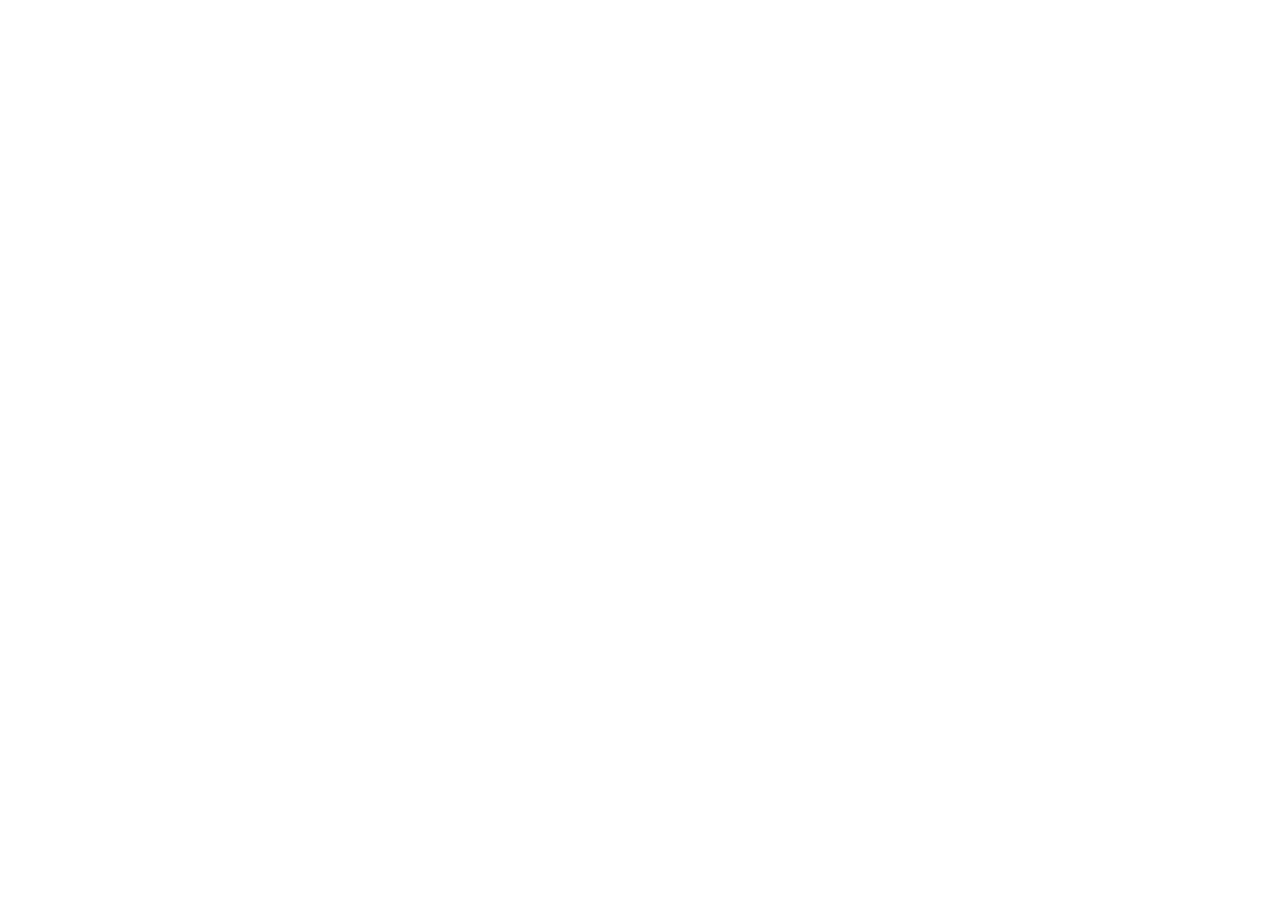
==== html/index.html @ 2a5f874b "initial commit: créer index.html" ====
<!DOCTYPE html>
<html lang="fr">
<head>
  <meta charset="UTF-8">
  <meta name="viewport" content="width=device-width, initial-scale=1.0">
  <title>GlamNails - Accueil</title>
  <link rel="stylesheet" href="../css/style.css">
</head>
<body>

</body>
</html>
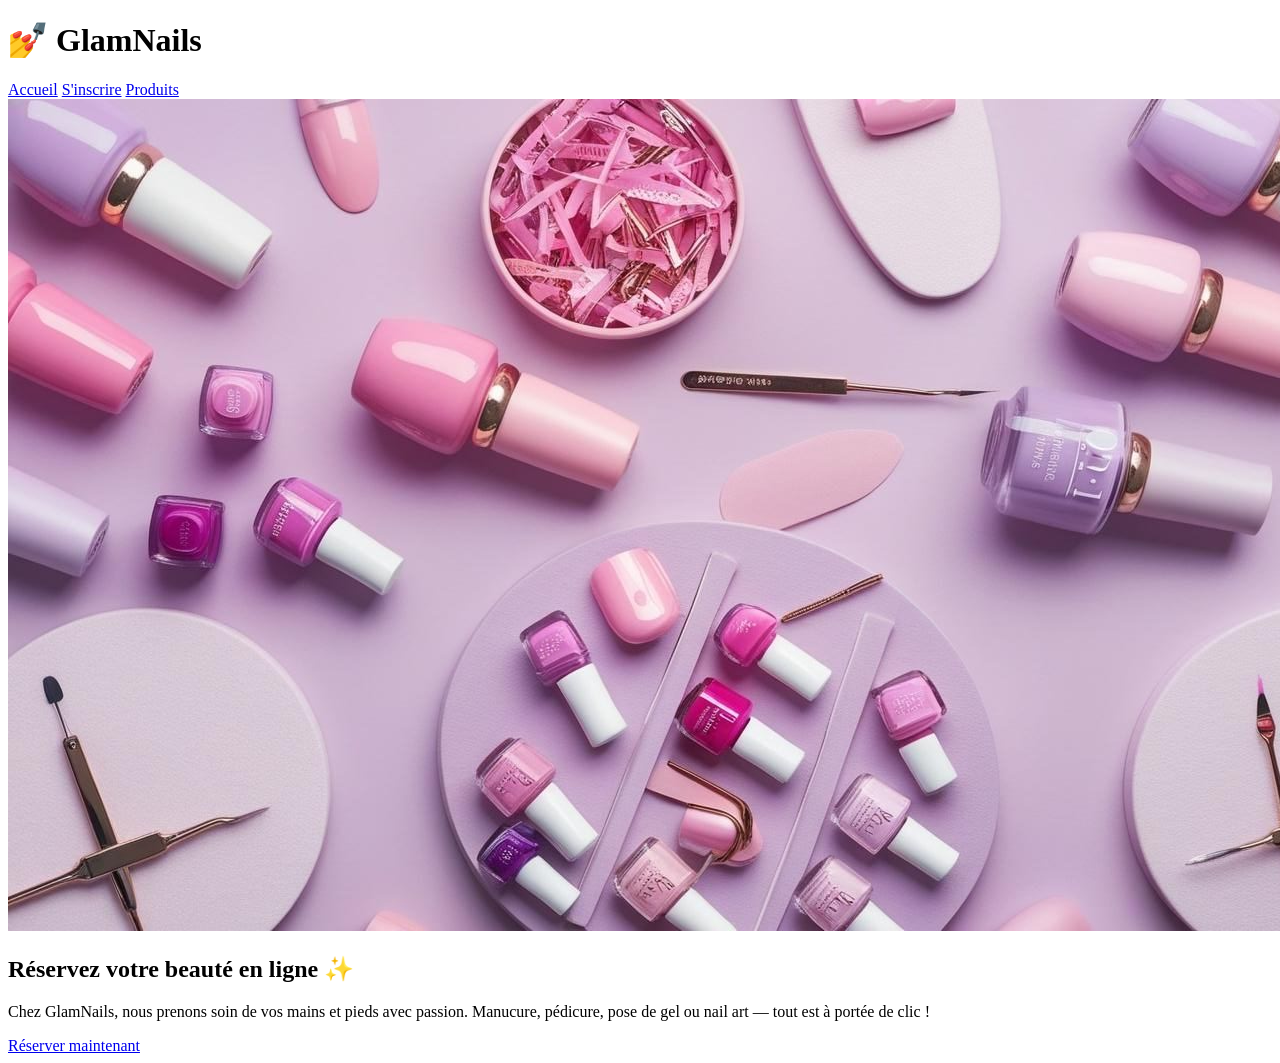
==== commit 8e390639: "feat: ajouter le header et la section hero" ====
--- a/html/index.html
+++ b/html/index.html
@@ -1,12 +1,33 @@
 <!DOCTYPE html>
 <html lang="fr">
+
 <head>
-  <meta charset="UTF-8">
-  <meta name="viewport" content="width=device-width, initial-scale=1.0">
-  <title>GlamNails - Accueil</title>
-  <link rel="stylesheet" href="../css/style.css">
+    <meta charset="UTF-8">
+    <meta name="viewport" content="width=device-width, initial-scale=1.0">
+    <title>GlamNails - Accueil</title>
+    <link rel="stylesheet" href="../css/style.css">
 </head>
+
 <body>
+    <header>
+        <h1>💅 GlamNails</h1>
+        <nav>
+            <a href="index.html">Accueil</a>
+            <a href="inscription.html">S'inscrire</a>
+            <a href="produits.html">Produits</a>
+        </nav>
+    </header>
+    <section class="hero">
+        <div class="hero-image">
+            <img src="../images/page.jpg" alt="Image principale du salon">
+        </div>
+        <div class="hero-text-block">
+            <h2>Réservez votre beauté en ligne ✨</h2>
+            <p>Chez GlamNails, nous prenons soin de vos mains et pieds avec passion.
+                Manucure, pédicure, pose de gel ou nail art — tout est à portée de clic !</p>
+            <a href="inscription.html" class="btn">Réserver maintenant</a>
+        </div>
+    </section>
+</body>
 
-</body>
 </html>
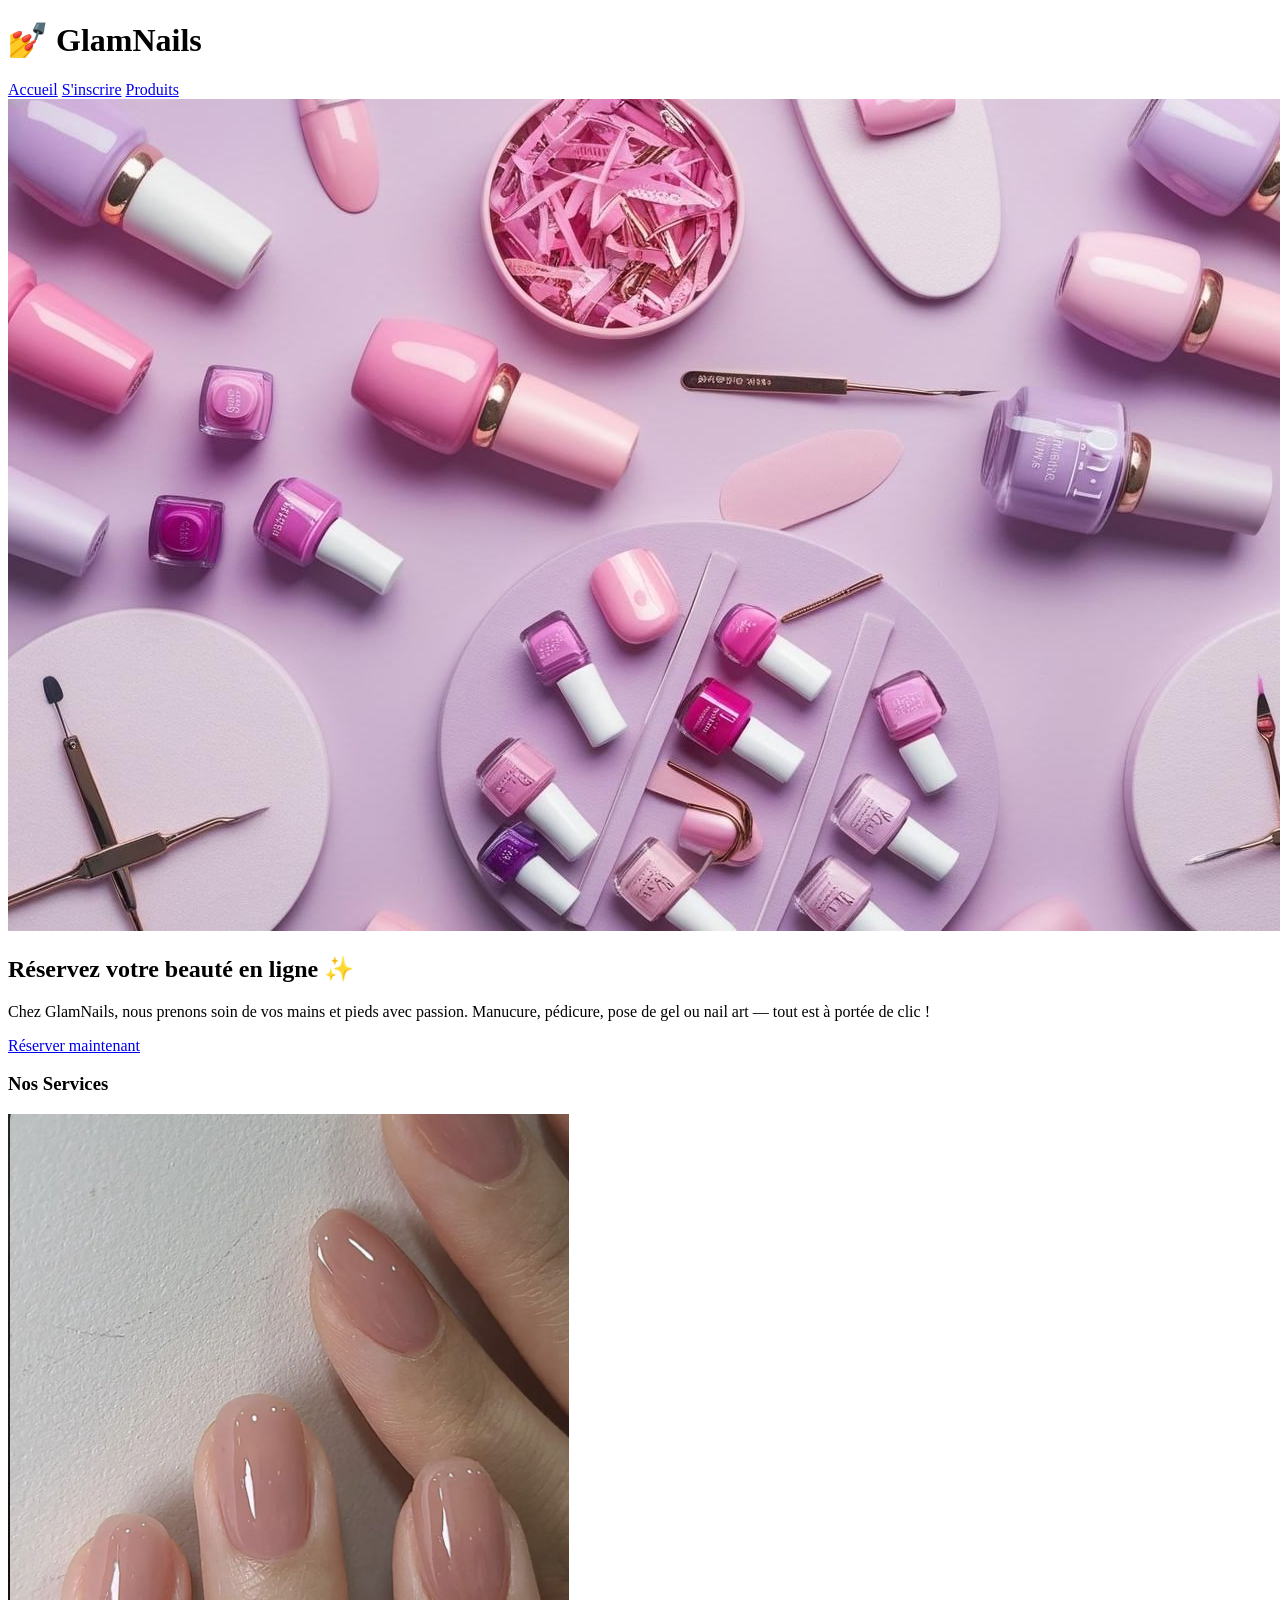
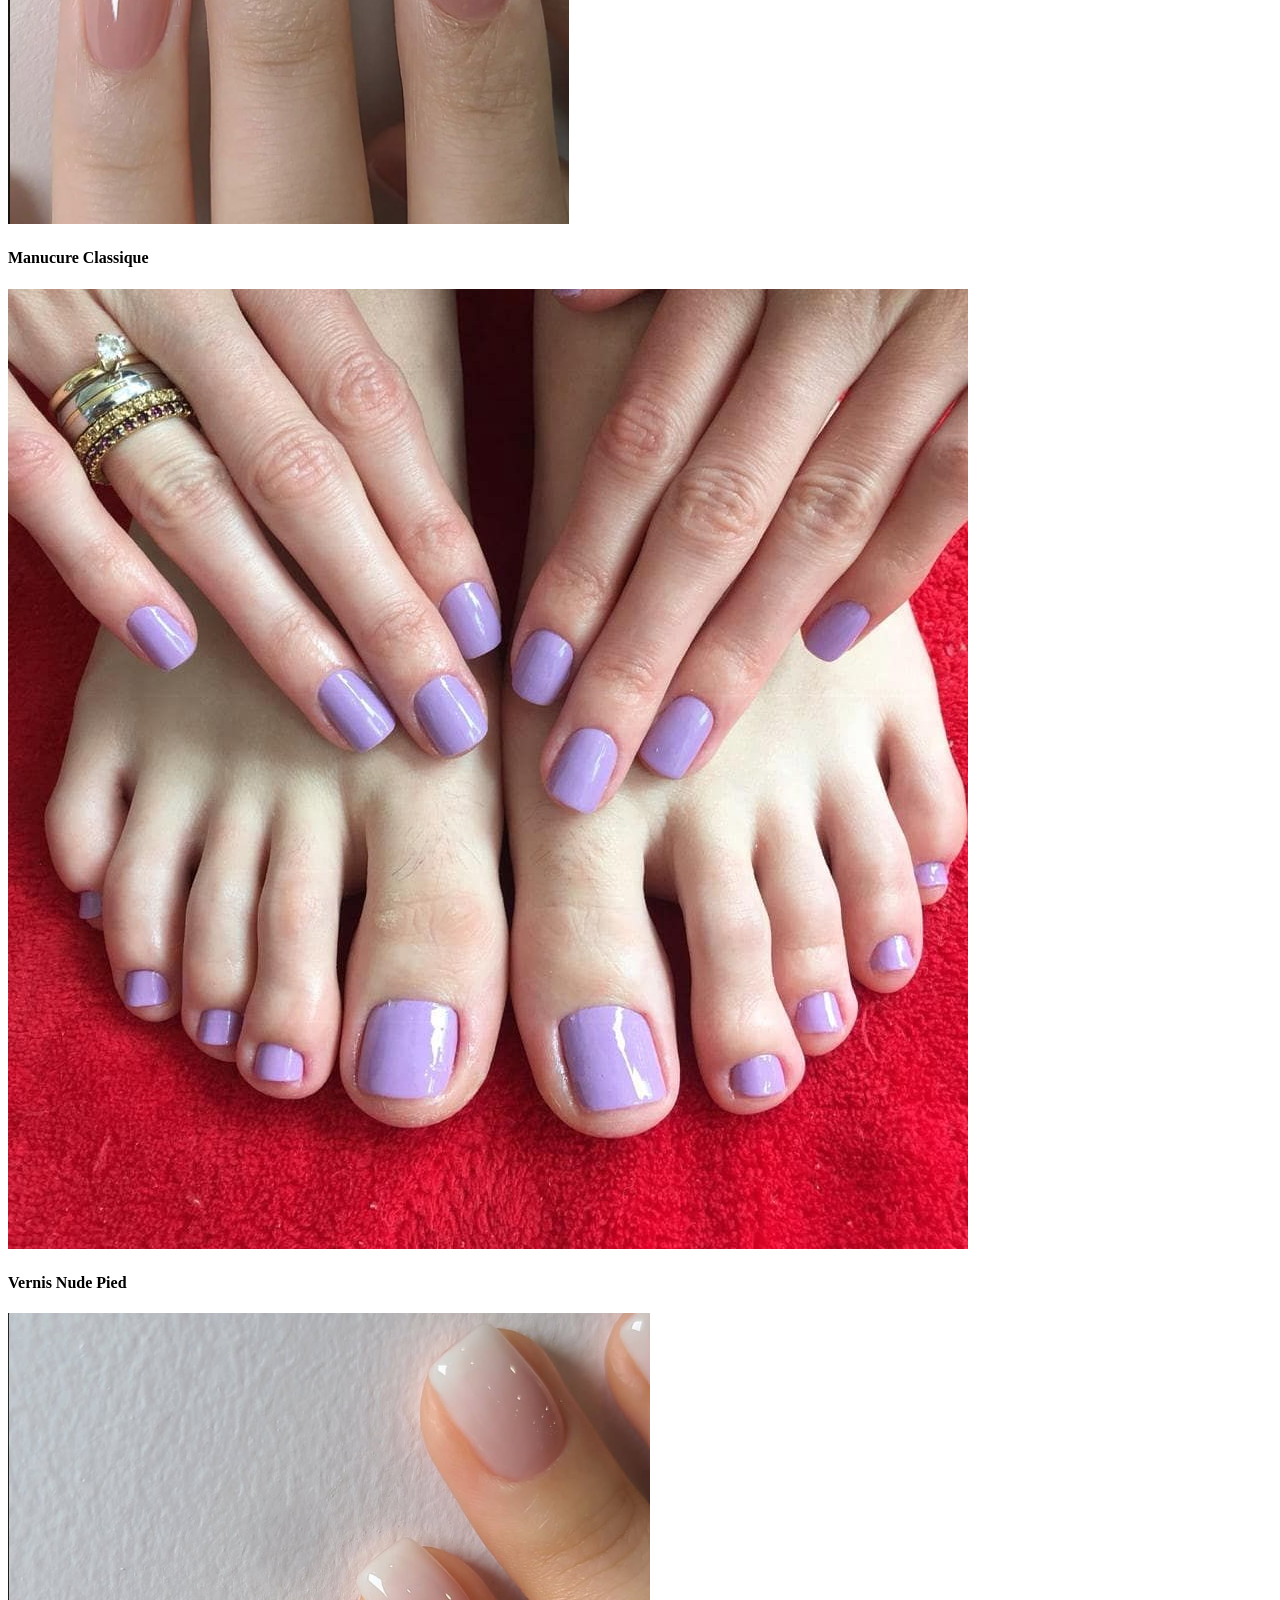
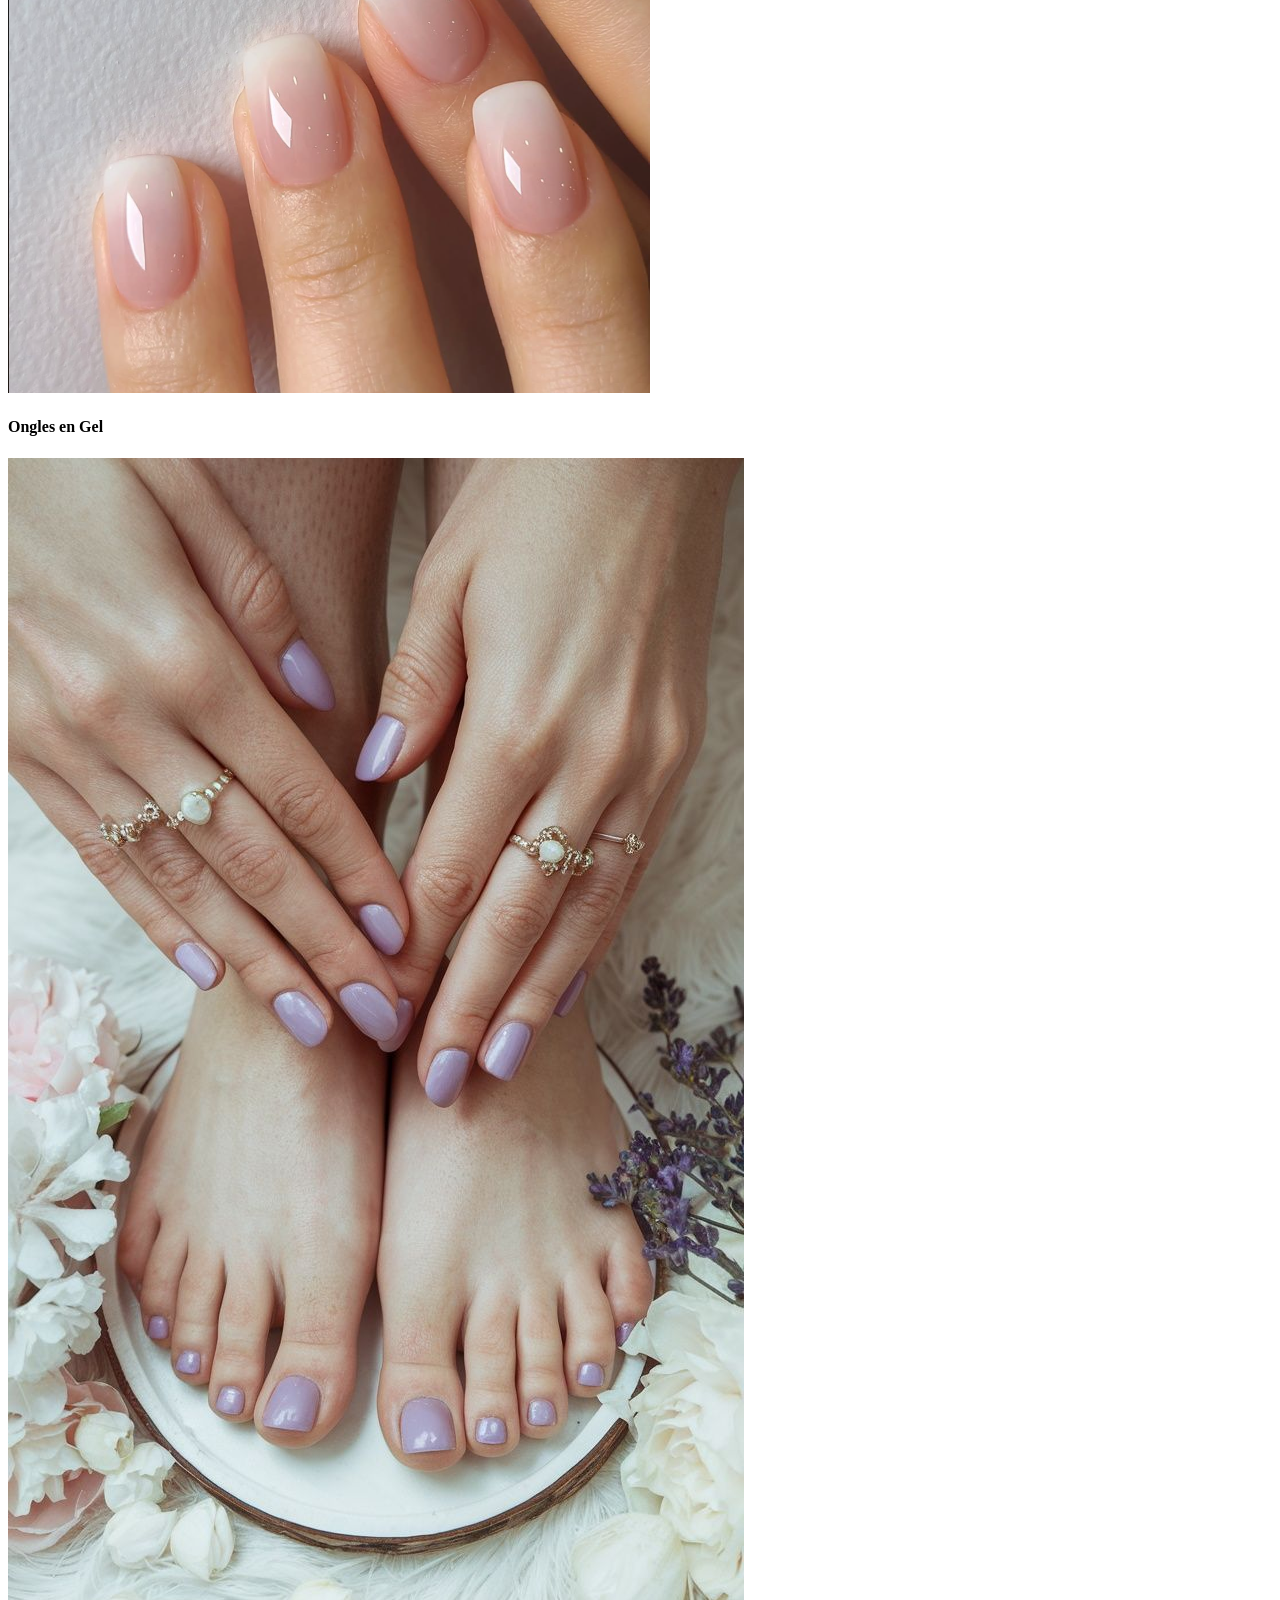
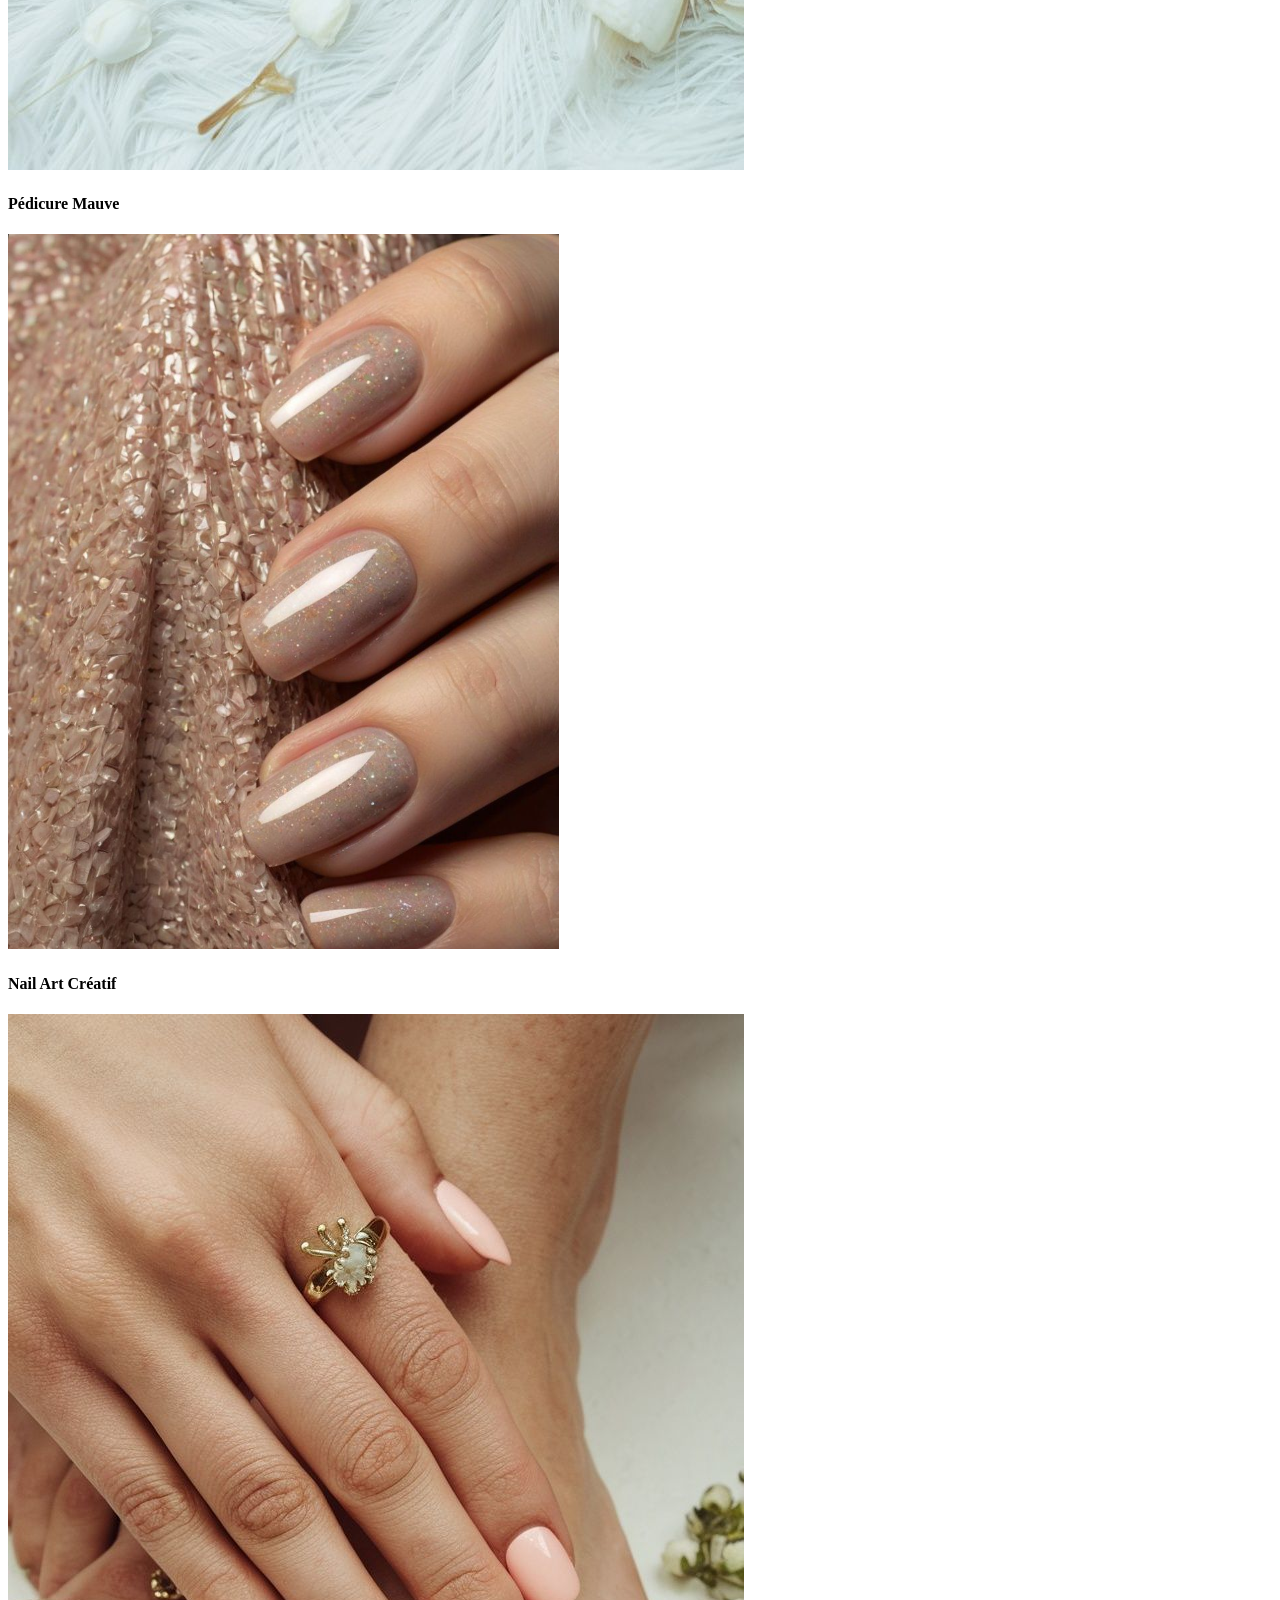
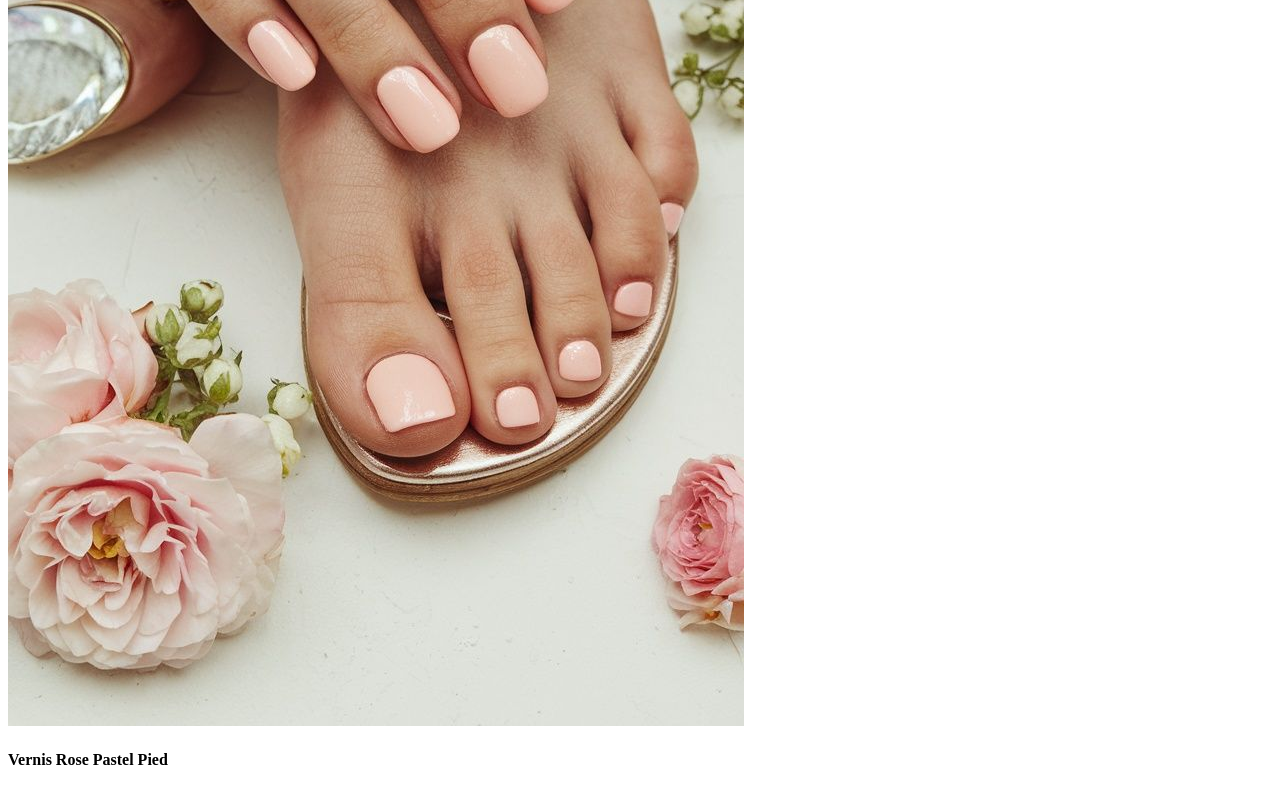
==== commit 09bb61e0: "feat: ajouter la section services" ====
--- a/html/index.html
+++ b/html/index.html
@@ -28,6 +28,36 @@
             <a href="inscription.html" class="btn">Réserver maintenant</a>
         </div>
     </section>
+    <!-- Ajoute après la section hero : -->
+    <section class="services">
+        <h3>Nos Services</h3>
+        <div class="products-grid">
+            <div class="product-card">
+                <img src="../images/Manucure Classique.png" alt="Manucure Classique">
+                <h4>Manucure Classique</h4>
+            </div>
+            <div class="product-card">
+                <img src="../images/image1.jpg" alt="Nails Pied Style 1">
+                <h4>Vernis Nude Pied</h4>
+            </div>
+            <div class="product-card">
+                <img src="../images/Ongles en Gel.png" alt="Ongles en Gel">
+                <h4>Ongles en Gel</h4>
+            </div>
+            <div class="product-card">
+                <img src="../images/image2.jpg" alt="Nails Pied Style 2">
+                <h4>Pédicure Mauve</h4>
+            </div>
+            <div class="product-card">
+                <img src="../images/GlamNails.png" alt="Nail Art Créatif">
+                <h4>Nail Art Créatif</h4>
+            </div>
+            <div class="product-card">
+                <img src="../images/image3.jpg" alt="Nails Pied Style 3">
+                <h4>Vernis Rose Pastel Pied</h4>
+            </div>
+        </div>
+    </section>
 </body>
 
 </html>
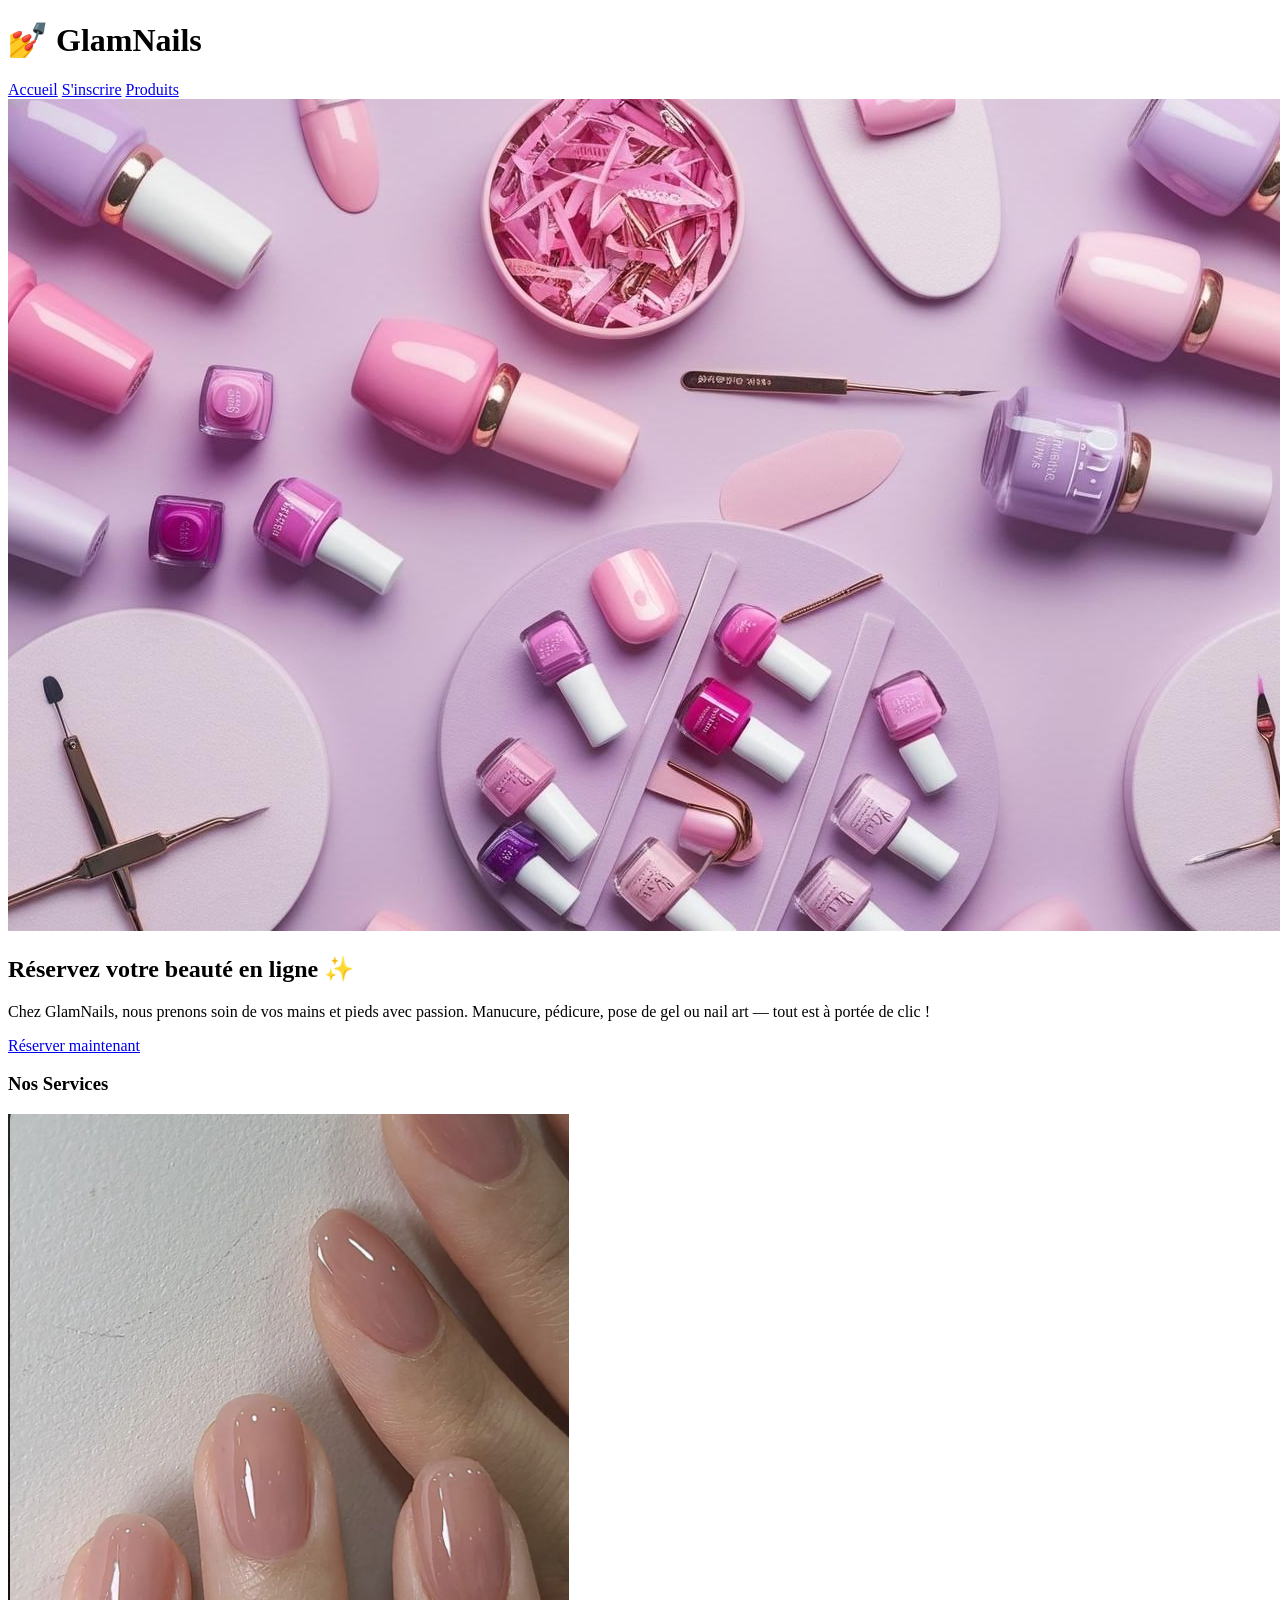
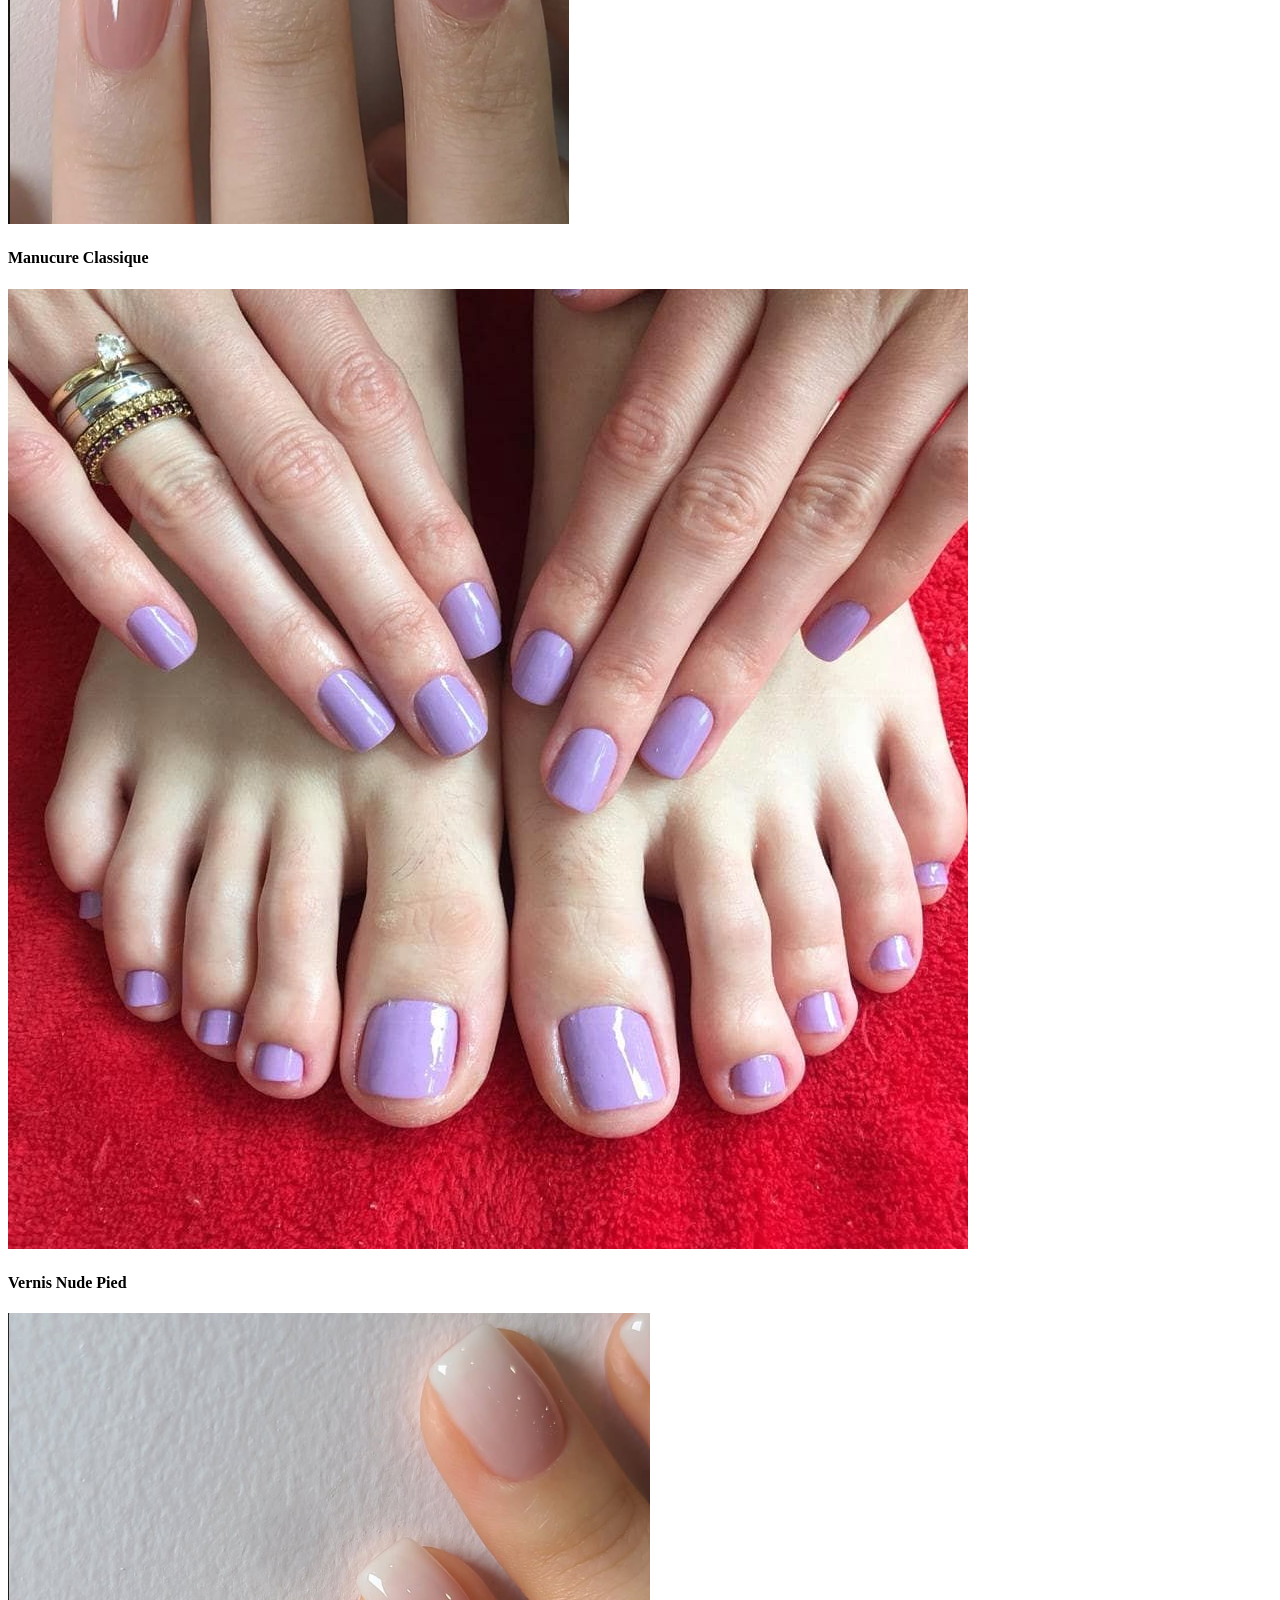
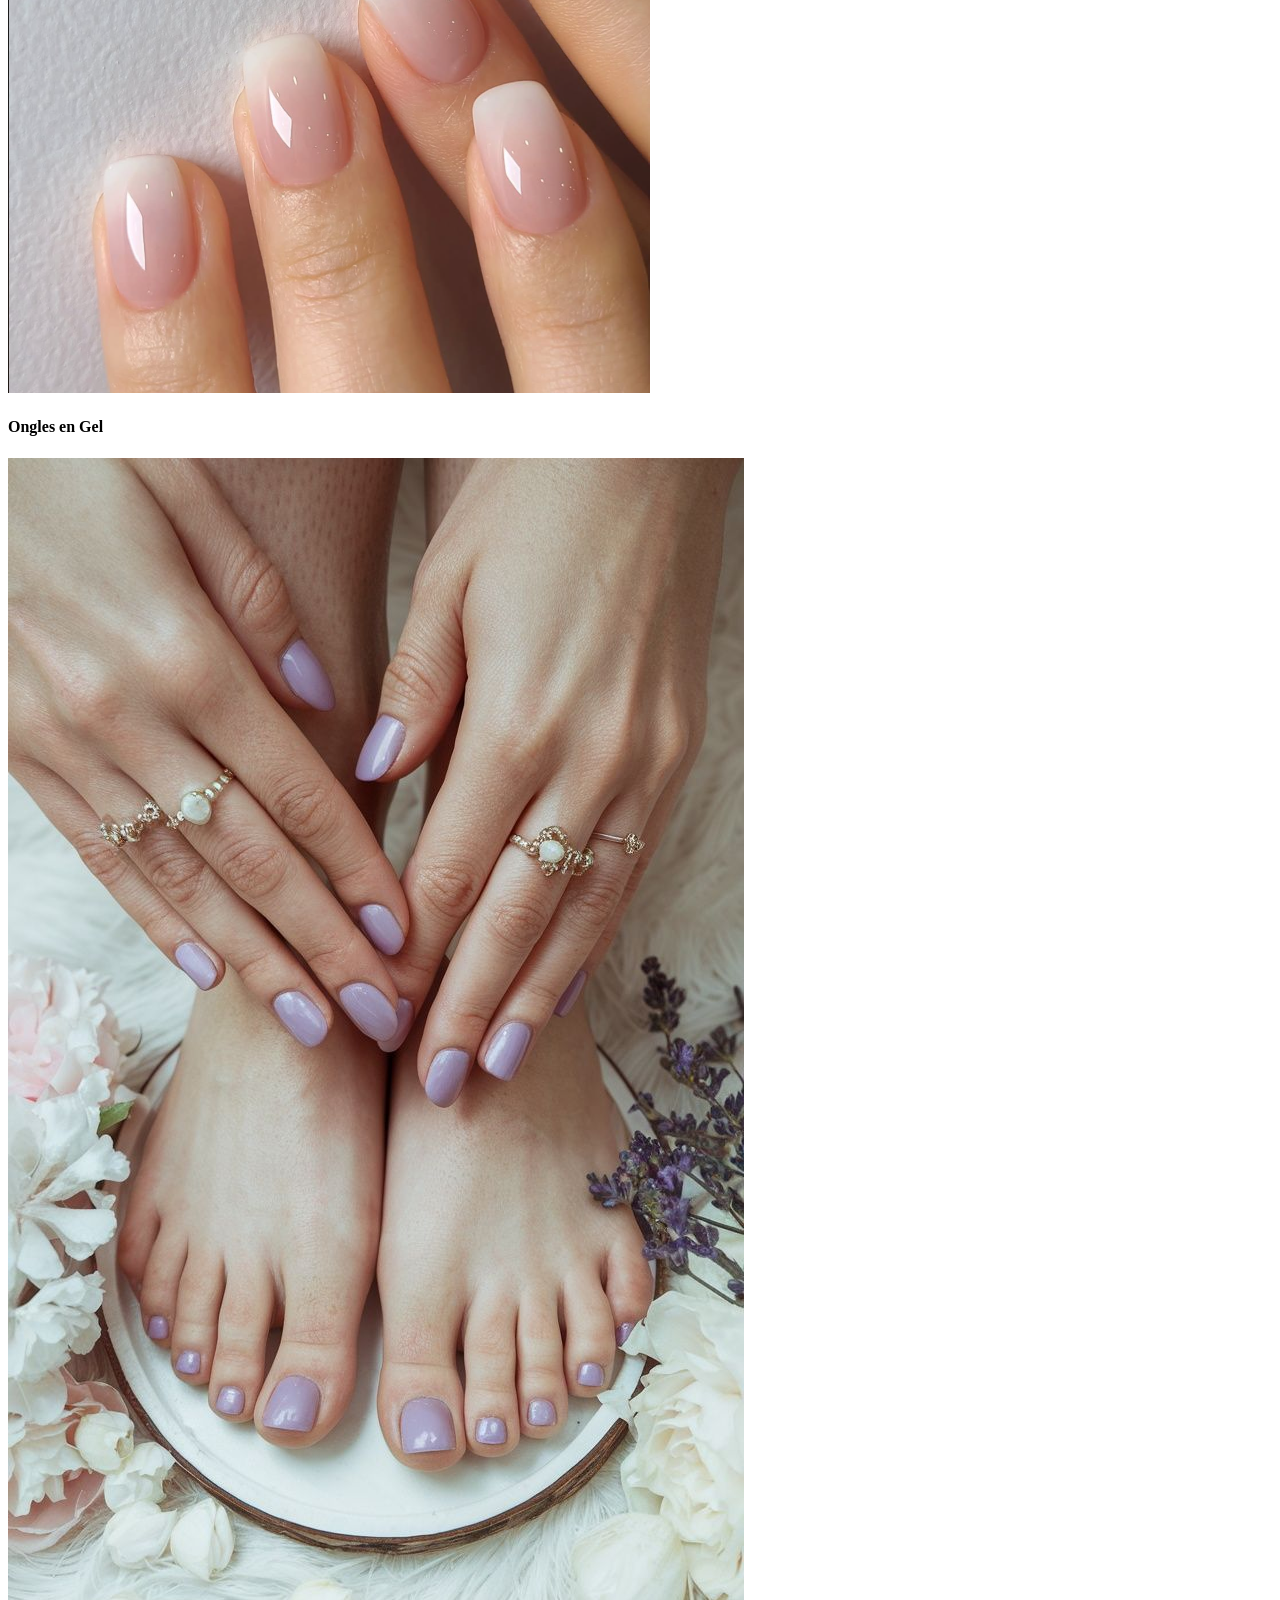
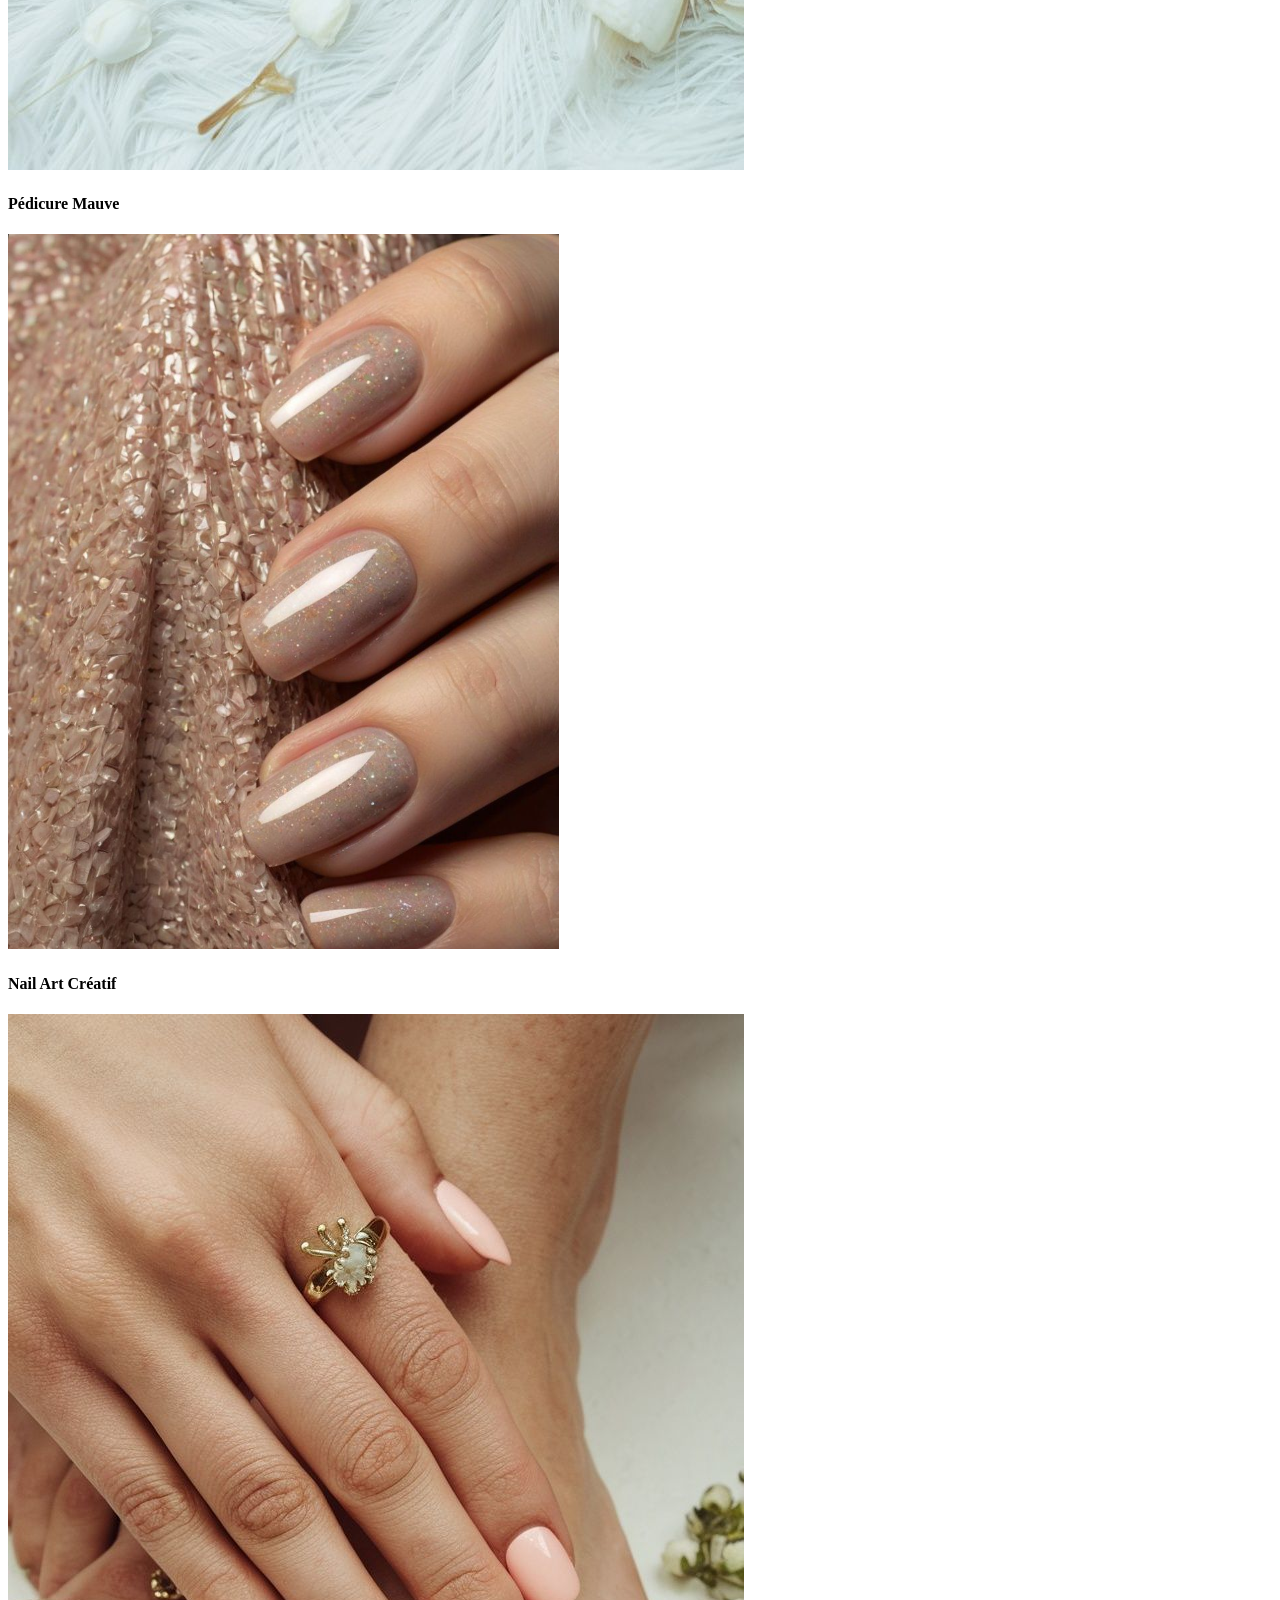
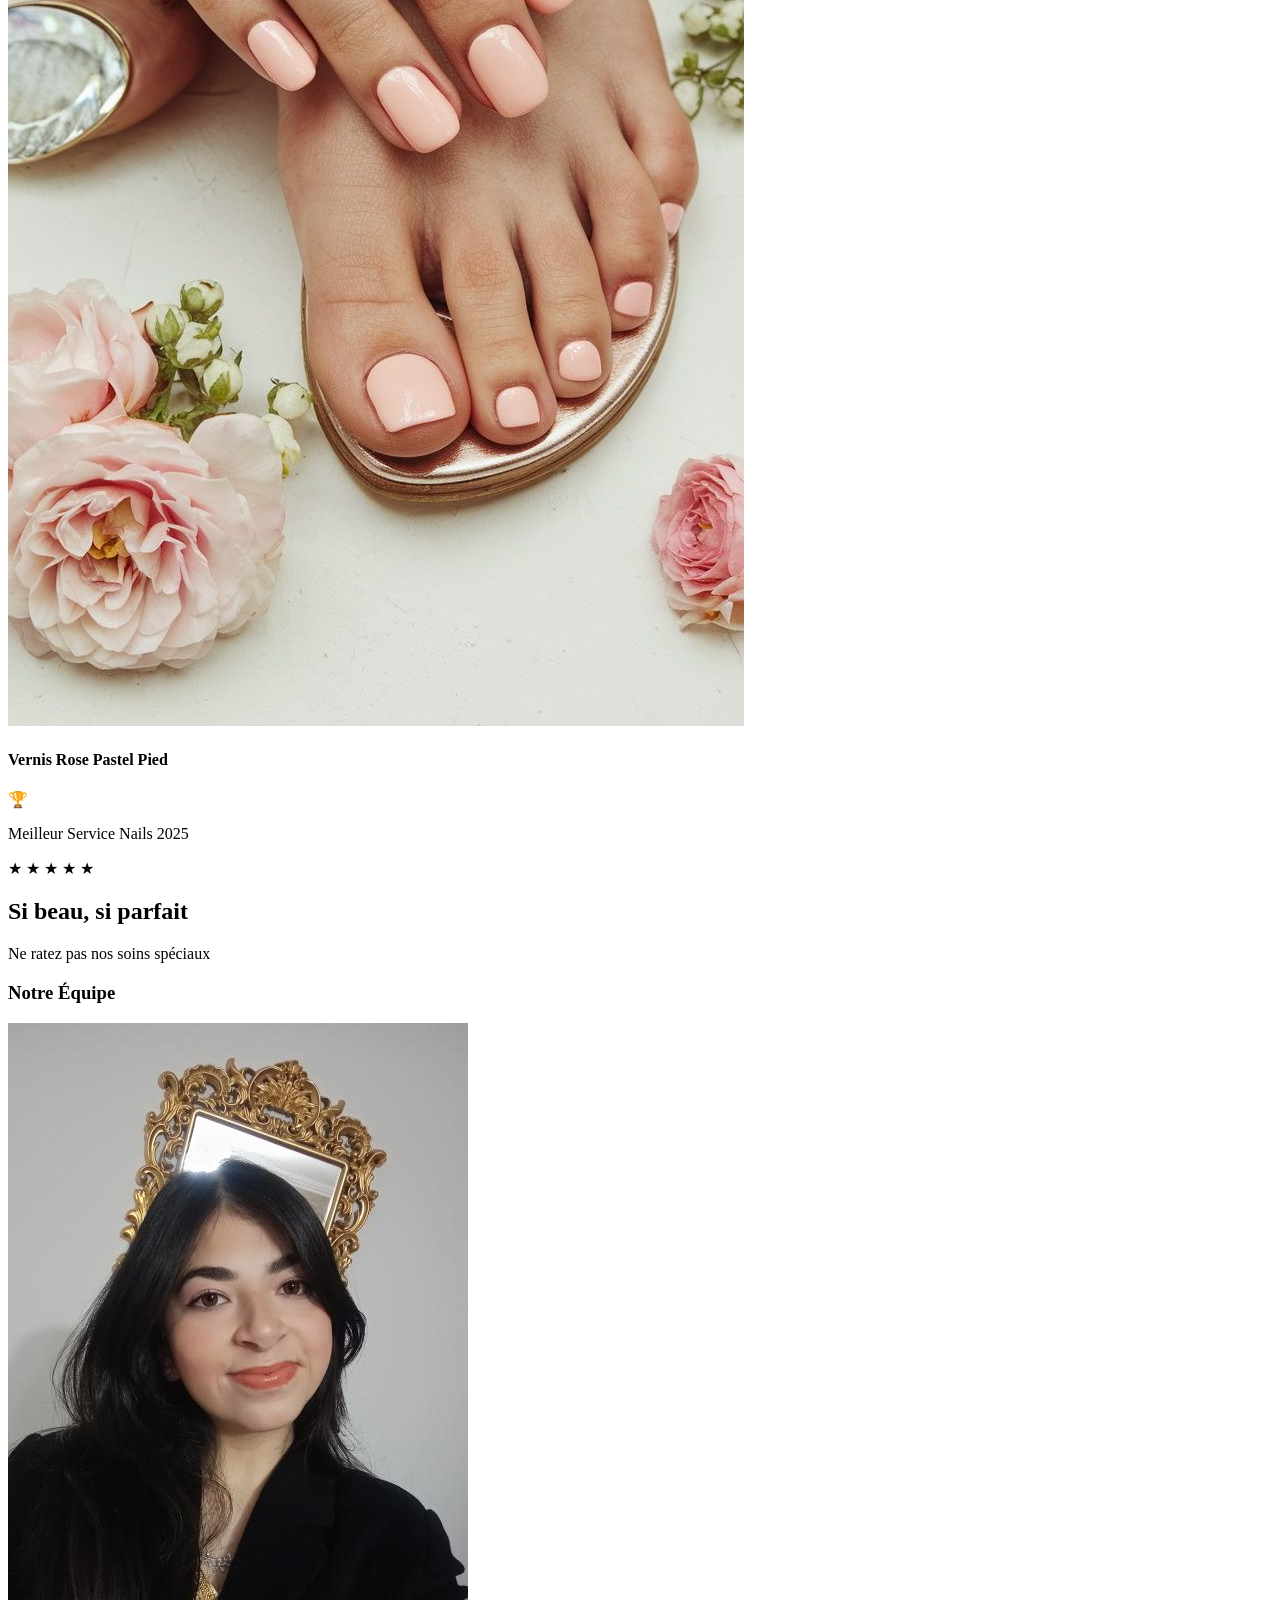
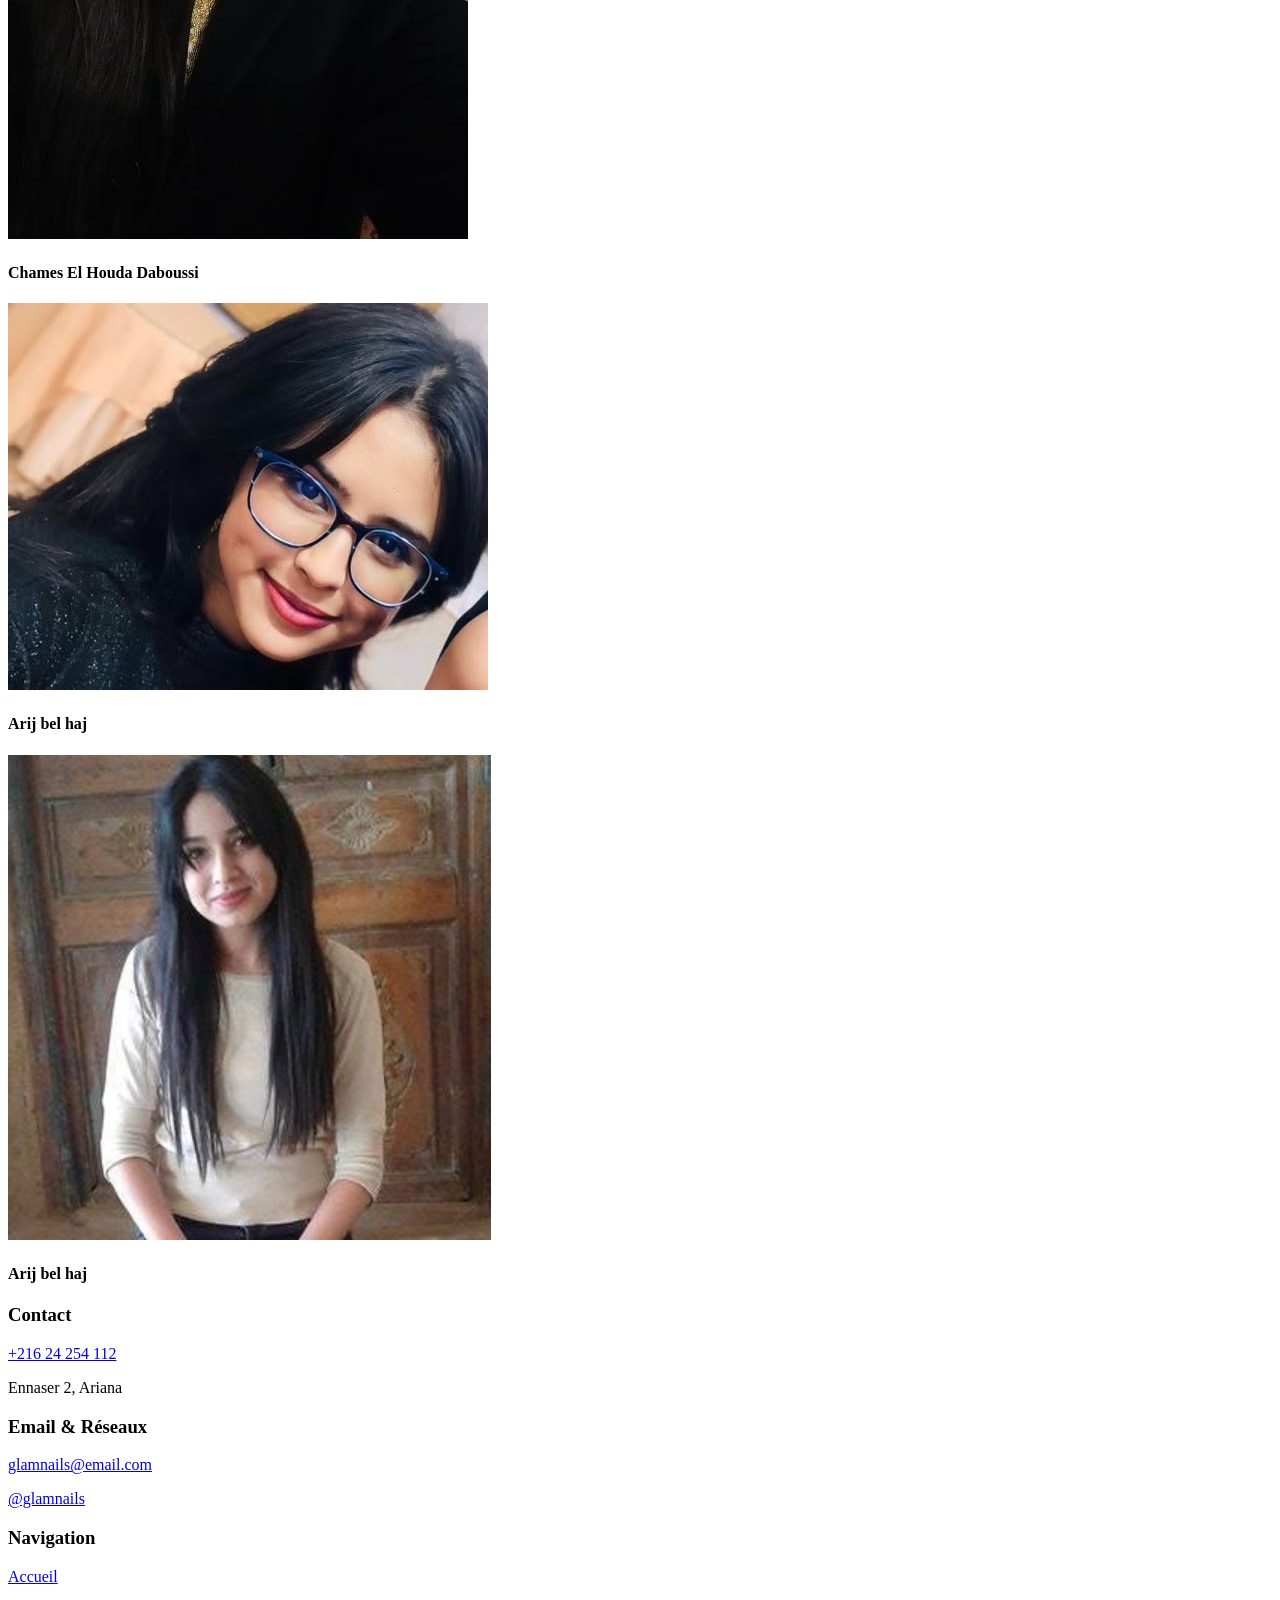
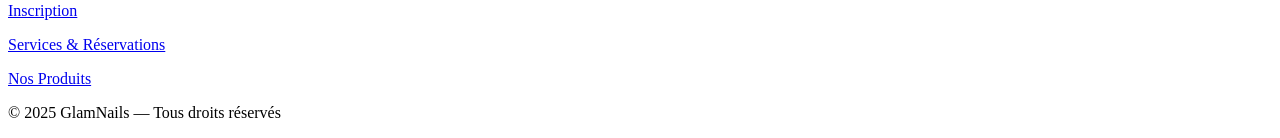
==== commit 87ba4cb1: "feat: ajouter le bandeau promotionnel, la section équipe et  le footer" ====
--- a/html/index.html
+++ b/html/index.html
@@ -58,6 +58,59 @@
             </div>
         </div>
     </section>
+    <section class="hero-full">
+        <div class="hero-content">
+            <div class="badge">
+                <div class="badge-icon">🏆</div>
+                <p>Meilleur Service Nails 2025</p>
+                <p>★ ★ ★ ★ ★</p>
+            </div>
+            <div class="hero-text">
+                <h2>Si beau, si parfait</h2>
+                <p>Ne ratez pas nos soins spéciaux</p>
+            </div>
+        </div>
+    </section>
+    <section class="team">
+        <h3>Notre Équipe</h3>
+        <div class="team-container">
+            <div class="team-card">
+                <img src="../images/chames daboussi.jpg" alt="Photo de Chames Daboussi">
+                <h4>Chames El Houda Daboussi</h4>
+            </div>
+            <div class="team-card">
+                <img src="../images/erij bel haj.jpg" alt="erij bel haj">
+                <h4>Arij bel haj</h4>
+            </div>
+            <div class="team-card">
+                <img src="../images/rabeb.jpg" alt="erij bel haj">
+                <h4>Arij bel haj</h4>
+            </div>
+        </div>
+    </section>
+    <!-- Ajoute juste avant </body> : -->
+    <footer class="footer">
+        <div class="footer-bloc">
+            <div class="footer-col">
+                <h3>Contact</h3>
+                <p><a href="tel:+21624254112">+216 24 254 112</a></p>
+                <p>Ennaser 2, Ariana</p>
+            </div>
+            <div class="footer-col">
+                <h3>Email & Réseaux</h3>
+                <p><a href="mailto:glamnails@email.com">glamnails@email.com</a></p>
+                <p><a href="https://instagram.com/glamnails" target="_blank">@glamnails</a></p>
+            </div>
+            <div class="footer-col">
+                <h3>Navigation</h3>
+                <p><a href="index.html">Accueil</a></p>
+                <p><a href="inscription.html">Inscription</a></p>
+                <p><a href="services.html">Services & Réservations</a></p>
+                <p><a href="produits.html">Nos Produits</a></p>
+            </div>
+        </div>
+        <p class="footer-copy">© 2025 GlamNails — Tous droits réservés</p>
+    </footer>
 </body>
 
 </html>
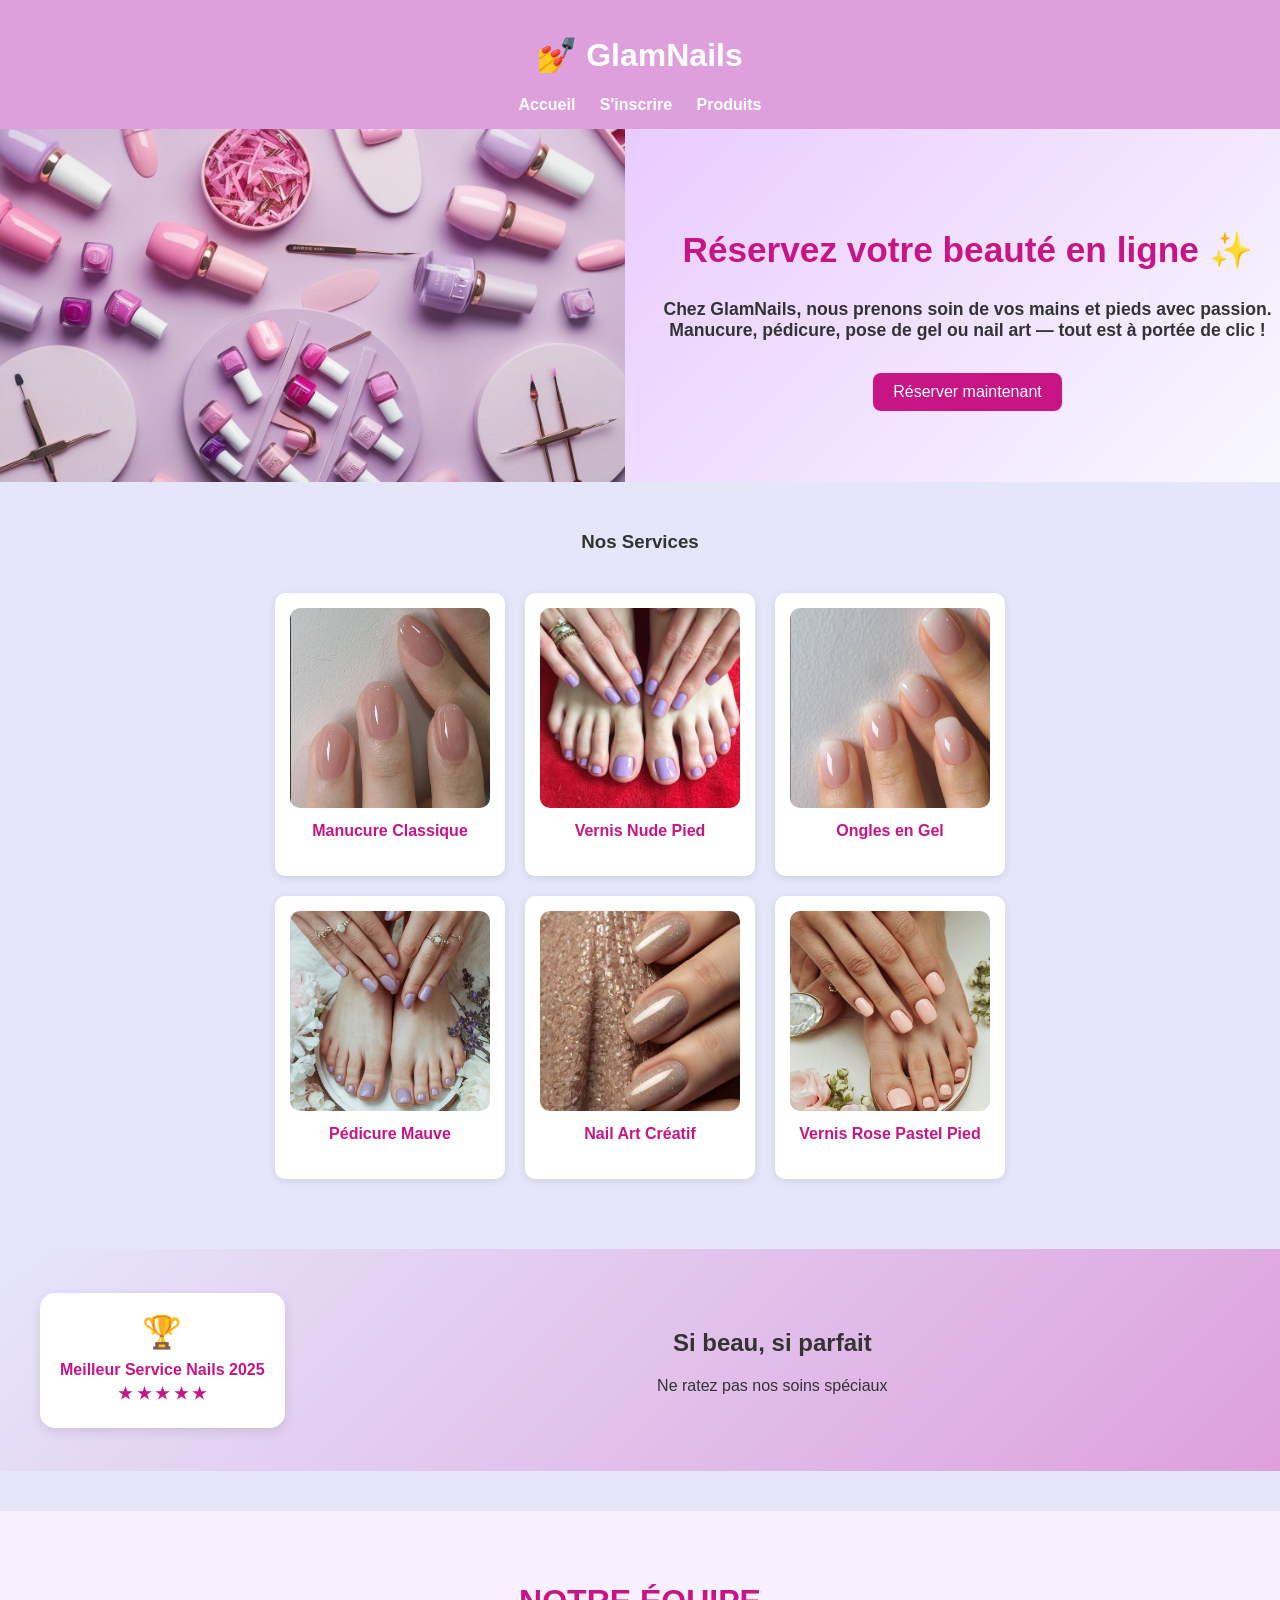
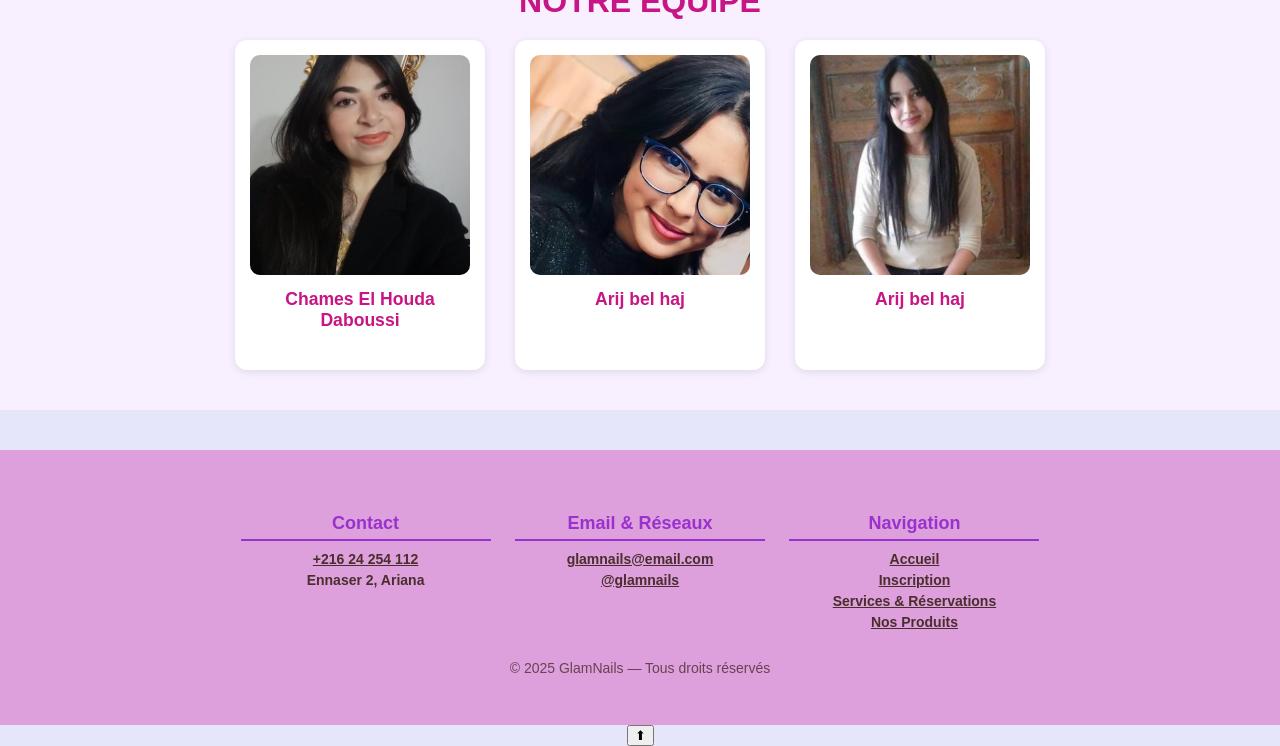
==== commit 0b8d72db: "ajoutée de lien java script" ====
--- a/html/index.html
+++ b/html/index.html
@@ -111,6 +111,8 @@
         </div>
         <p class="footer-copy">© 2025 GlamNails — Tous droits réservés</p>
     </footer>
+    <button id="scrollTopBtn" onclick="scrollToTop()">⬆</button>
+    <script src="../js/script-index.js"></script>
 </body>
 
 </html>
--- a/css/style.css
+++ b/css/style.css
@@ -0,0 +1,266 @@
+body {
+    font-family: Arial, sans-serif;
+    margin: 0;
+    background-color: #E6E6FA;
+    color: #333;
+    text-align: center;
+}
+
+header {
+    background-color: #DDA0DD;
+    color: white;
+    padding: 15px;
+}
+
+nav a {
+    color: white;
+    text-decoration: none;
+    margin: 0 10px;
+    font-weight: bold;
+}
+
+nav a.active {
+    color: #C71585;
+    text-decoration: underline;
+}
+
+nav a:hover {
+    text-decoration: underline;
+}
+
+.hero {
+    background: linear-gradient(135deg, #E0B0FF, #F8F8FF);
+    display: flex;
+    align-items: center;
+    justify-content: center;
+    gap: 30px;
+    text-align: left;
+}
+
+.hero-image {
+    flex: 1;
+}
+
+.hero-image img {
+    width: 100%;
+    height: auto;
+    display: block;
+}
+
+.hero-text-block {
+    flex: 1;
+    text-align: center;
+    display: flex;
+    flex-direction: column;
+    justify-content: center;
+    align-items: center;
+}
+
+.hero-text-block h2 {
+    font-size: 2.2rem;
+    color: #C71585;
+    margin-bottom: 10px;
+}
+
+.hero-text-block p {
+    font-size: 1.1rem;
+    font-weight: bold;
+}
+
+.btn {
+    display: inline-block;
+    margin-top: 15px;
+    padding: 10px 20px;
+    background-color: #C71585;
+    color: white;
+    border-radius: 8px;
+    text-decoration: none;
+}
+
+.services {
+    padding: 30px;
+}
+
+.products-grid,
+.service-list {
+    display: flex;
+    justify-content: center;
+    gap: 20px;
+    flex-wrap: wrap;
+    max-width: 800px;
+    margin: 40px auto;
+}
+
+.product-card,
+.card {
+    background: white;
+    border-radius: 10px;
+    box-shadow: 0 2px 8px rgba(0, 0, 0, 0.1);
+    padding: 15px;
+    width: 200px;
+    transition: transform 0.3s;
+}
+
+.product-card:hover,
+.card:hover {
+    transform: scale(1.05);
+}
+
+.product-card img {
+    width: 100%;
+    height: 200px;
+    object-fit: cover;
+    border-radius: 10px;
+}
+
+.product-card h4 {
+    color: #C71585;
+    margin-top: 10px;
+}
+
+.hero-full {
+    background: linear-gradient(135deg, #E6E6FA, #DDA0DD);
+    padding: 40px 20px;
+    text-align: center;
+    position: relative;
+}
+
+.hero-content {
+    display: flex;
+    justify-content: space-between;
+    align-items: center;
+    max-width: 1200px;
+    margin: 0 auto;
+    flex-wrap: wrap;
+    gap: 20px;
+}
+
+.badge {
+    background: white;
+    padding: 20px;
+    border-radius: 15px;
+    box-shadow: 0 4px 12px rgba(0, 0, 0, 0.1);
+    min-width: 150px;
+}
+
+.badge-icon {
+    font-size: 2rem;
+    margin-bottom: 10px;
+}
+
+.badge p {
+    margin: 5px 0;
+    color: #C71585;
+    font-weight: bold;
+}
+
+.hero-text {
+    flex: 1;
+    margin: 20px;
+}
+
+.team {
+    padding: 40px 20px;
+    background-color: #F8F0FF;
+    text-align: center;
+    margin-top: 40px;
+    position: relative;
+    z-index: 5;
+}
+
+.team h3 {
+    color: #C71585;
+    font-size: 2rem;
+    margin-bottom: 20px;
+    text-transform: uppercase;
+}
+
+.team-container {
+    display: flex;
+    justify-content: center;
+    gap: 30px;
+    flex-wrap: wrap;
+}
+
+.team-card {
+    background: white;
+    width: 220px;
+    padding: 15px;
+    border-radius: 12px;
+    box-shadow: 0 2px 8px rgba(0, 0, 0, 0.1);
+    text-align: center;
+}
+
+.team-card img {
+    width: 100%;
+    height: 220px;
+    object-fit: cover;
+    border-radius: 10px;
+}
+
+.team-card h4 {
+    margin-top: 10px;
+    color: #C71585;
+    font-size: 1.1rem;
+    font-weight: bold;
+}
+
+.footer {
+    background-color: #DDA0DD;
+    color: #4A2D2D;
+    padding: 35px 20px;
+    text-align: center;
+    margin-top: 40px;
+}
+
+.footer-bloc {
+    text-align: center;
+}
+
+.footer-col {
+    display: inline-block;
+    width: 250px;
+    margin: 10px;
+    vertical-align: top;
+}
+
+.footer-col h3 {
+    color: #9932CC;
+    margin-bottom: 10px;
+    font-size: 18px;
+    border-bottom: 2px solid #9932CC;
+    padding-bottom: 5px;
+}
+
+.footer-col p,
+.footer-col a {
+    margin: 5px 0;
+    font-size: 14px;
+    color: #4A2D2D;
+    font-weight: bold;
+}
+
+.footer-col a:hover {
+    color: #9932CC;
+}
+
+.footer-copy {
+    margin-top: 15px;
+    font-size: 14px;
+    opacity: 0.8;
+}
+
+@media (max-width: 768px) {
+
+    .hero-content,
+    .products-grid,
+    .service-list {
+        flex-direction: column;
+        align-items: center;
+    }
+
+    .footer-col {
+        width: 90%;
+        margin-bottom: 20px;
+    }
+}
